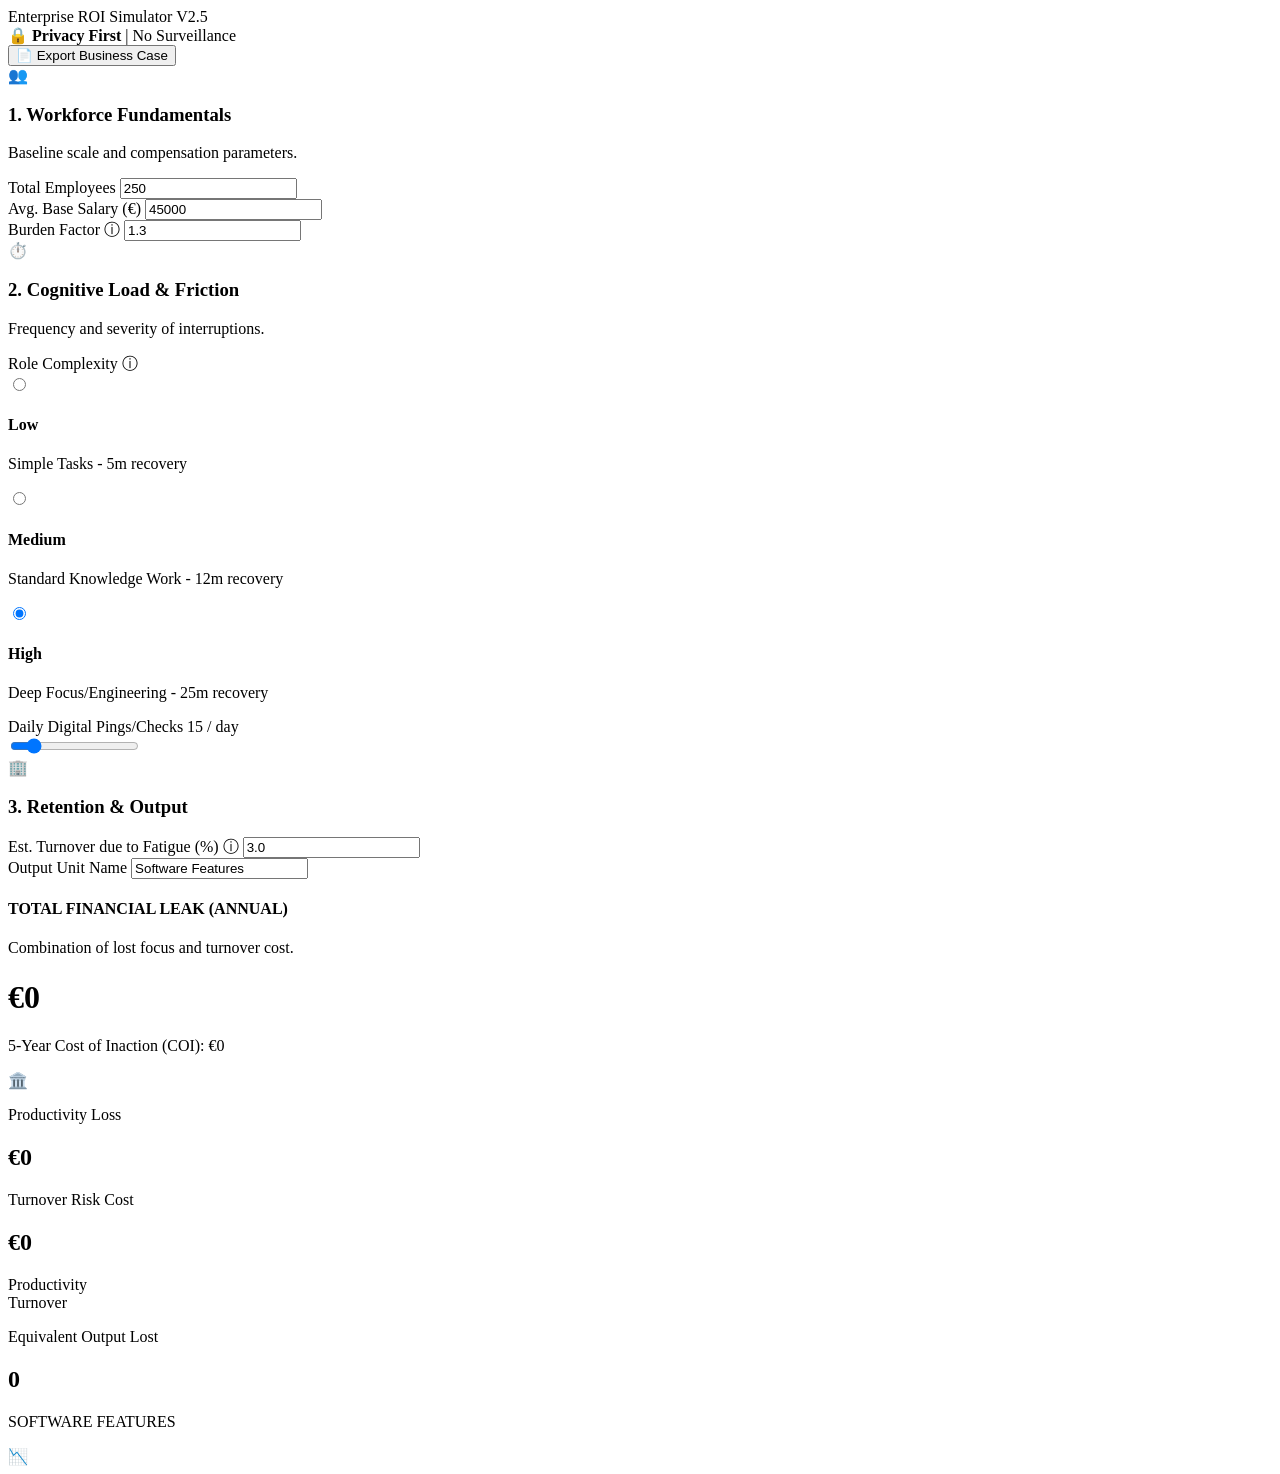
==== index.html @ 1a6843ff "Add files via upload" ====
<!DOCTYPE html>
<html lang="en">
<head>
    <meta charset="UTF-8">
    <meta name="viewport" content="width=device-width, initial-scale=1.0">
    <title>Corporate Digital Friction & ROI Simulator</title>
    <link href="https://fonts.googleapis.com/css2?family=Inter:wght@300;400;500;600;700&display=swap" rel="stylesheet">
    <link rel="stylesheet" href="style.css">
</head>
<body>

    <div class="bg-orbs">
        <div class="orb orb-1"></div>
        <div class="orb orb-2"></div>
    </div>

    <div class="app-wrapper">
        <header class="header-actions no-print">
            <div class="header-title">
                <div class="logo-dots">
                    <span></span><span></span><span></span>
                </div>
                Enterprise ROI Simulator V2.5
            </div>
            <div class="privacy-badge">
                <span class="icon">🔒</span> <strong>Privacy First</strong> | No Surveillance
            </div>
            <button onclick="window.print()" class="export-btn">📄 Export Business Case</button>
        </header>

        <div class="dashboard-container">
            <div class="left-column no-print">
                
                <div class="glass-panel">
                    <div class="panel-header">
                        <span class="icon">👥</span>
                        <div>
                            <h3>1. Workforce Fundamentals</h3>
                            <p>Baseline scale and compensation parameters.</p>
                        </div>
                    </div>
                    
                    <label>Total Employees</label>
                    <input type="number" id="inp-employees" value="250" oninput="calculateAll()">
                    
                    <div class="input-row">
                        <div class="input-half">
                            <label>Avg. Base Salary (€)</label>
                            <input type="number" id="inp-salary" value="45000" oninput="calculateAll()">
                        </div>
                        <div class="input-half">
                            <label>Burden Factor 
                                <span class="tooltip" data-tip="Multiplier including taxes, benefits, and overhead. Standard is 1.2 to 1.4.">ⓘ</span>
                            </label>
                            <input type="number" id="inp-burden" step="0.1" value="1.3" oninput="calculateAll()">
                        </div>
                    </div>
                </div>

                <div class="glass-panel">
                    <div class="panel-header">
                        <span class="icon">⏱️</span>
                        <div>
                            <h3>2. Cognitive Load & Friction</h3>
                            <p>Frequency and severity of interruptions.</p>
                        </div>
                    </div>

                    <label>Role Complexity 
                        <span class="tooltip" data-tip="Based on Gloria Mark's research: time required to regain deep focus after a distraction.">ⓘ</span>
                    </label>
                    <div class="radio-group">
                        <label class="radio-card">
                            <input type="radio" name="complexity" value="5" onchange="calculateAll()">
                            <div class="radio-content">
                                <span class="radio-circle"></span>
                                <div>
                                    <h4>Low</h4>
                                    <p>Simple Tasks - 5m recovery</p>
                                </div>
                            </div>
                        </label>
                        <label class="radio-card">
                            <input type="radio" name="complexity" value="12" onchange="calculateAll()">
                            <div class="radio-content">
                                <span class="radio-circle"></span>
                                <div>
                                    <h4>Medium</h4>
                                    <p>Standard Knowledge Work - 12m recovery</p>
                                </div>
                            </div>
                        </label>
                        <label class="radio-card">
                            <input type="radio" name="complexity" value="25" checked onchange="calculateAll()">
                            <div class="radio-content">
                                <span class="radio-circle"></span>
                                <div>
                                    <h4>High</h4>
                                    <p>Deep Focus/Engineering - 25m recovery</p>
                                </div>
                            </div>
                        </label>
                    </div>

                    <div class="slider-header">
                        <label>Daily Digital Pings/Checks</label>
                        <span class="slider-val"><span id="ping-val">15</span> / day</span>
                    </div>
                    <input type="range" id="inp-pings" class="custom-slider" min="1" max="100" value="15" oninput="updatePingLabel(); calculateAll()">
                </div>

                <div class="glass-panel">
                    <div class="panel-header">
                        <span class="icon">🏢</span>
                        <div>
                            <h3>3. Retention & Output</h3>
                        </div>
                    </div>
                    <div class="input-row">
                        <div class="input-half">
                            <label>Est. Turnover due to Fatigue (%)
                                <span class="tooltip" data-tip="Percentage of workforce expected to quit yearly specifically due to digital burnout.">ⓘ</span>
                            </label>
                            <input type="number" id="inp-turnover" step="0.1" value="3.0" oninput="calculateAll()">
                        </div>
                        <div class="input-half">
                            <label>Output Unit Name</label>
                            <input type="text" id="inp-unit-name" value="Software Features" oninput="calculateAll()">
                        </div>
                    </div>
                </div>
            </div>

            <div class="right-column">
                
                <div class="glass-panel total-card glow-border">
                    <div class="total-content">
                        <h4>TOTAL FINANCIAL LEAK (ANNUAL)</h4>
                        <p>Combination of lost focus and turnover cost.</p>
                        <h1 id="out-total" class="gradient-text">€0</h1>
                        <p class="coi-text">5-Year Cost of Inaction (COI): <span id="out-5year">€0</span></p>
                    </div>
                    <div class="bank-icon">🏛️</div>
                </div>

                <div class="grid-2-cols">
                    <div class="glass-panel stat-card">
                        <p>Productivity Loss</p>
                        <h2 id="out-prod-loss">€0</h2>
                    </div>
                    <div class="glass-panel stat-card">
                        <p>Turnover Risk Cost</p>
                        <h2 id="out-turnover-cost">€0</h2>
                    </div>
                </div>

                <div class="grid-2-cols chart-row">
                    <div class="glass-panel chart-card flex-center">
                        <div class="chart-container">
                            <div class="doughnut" id="doughnut-chart">
                                <div class="inner-circle"></div>
                            </div>
                            <div class="chart-legend">
                                <div><span class="dot red"></span> Productivity</div>
                                <div><span class="dot orange"></span> Turnover</div>
                            </div>
                        </div>
                    </div>

                    <div class="glass-panel bottom-card flex-col-center">
                        <div class="card-inner-content">
                            <p>Equivalent Output Lost</p>
                            <h2 id="out-units" class="text-warning">0</h2>
                            <p class="unit-label" id="display-unit-name">SOFTWARE FEATURES</p>
                        </div>
                        <div class="trend-icon">📉</div>
                    </div>
                </div>

            </div>
        </div>
    </div>

    <script src="script.js"></script>
</body>
</html>
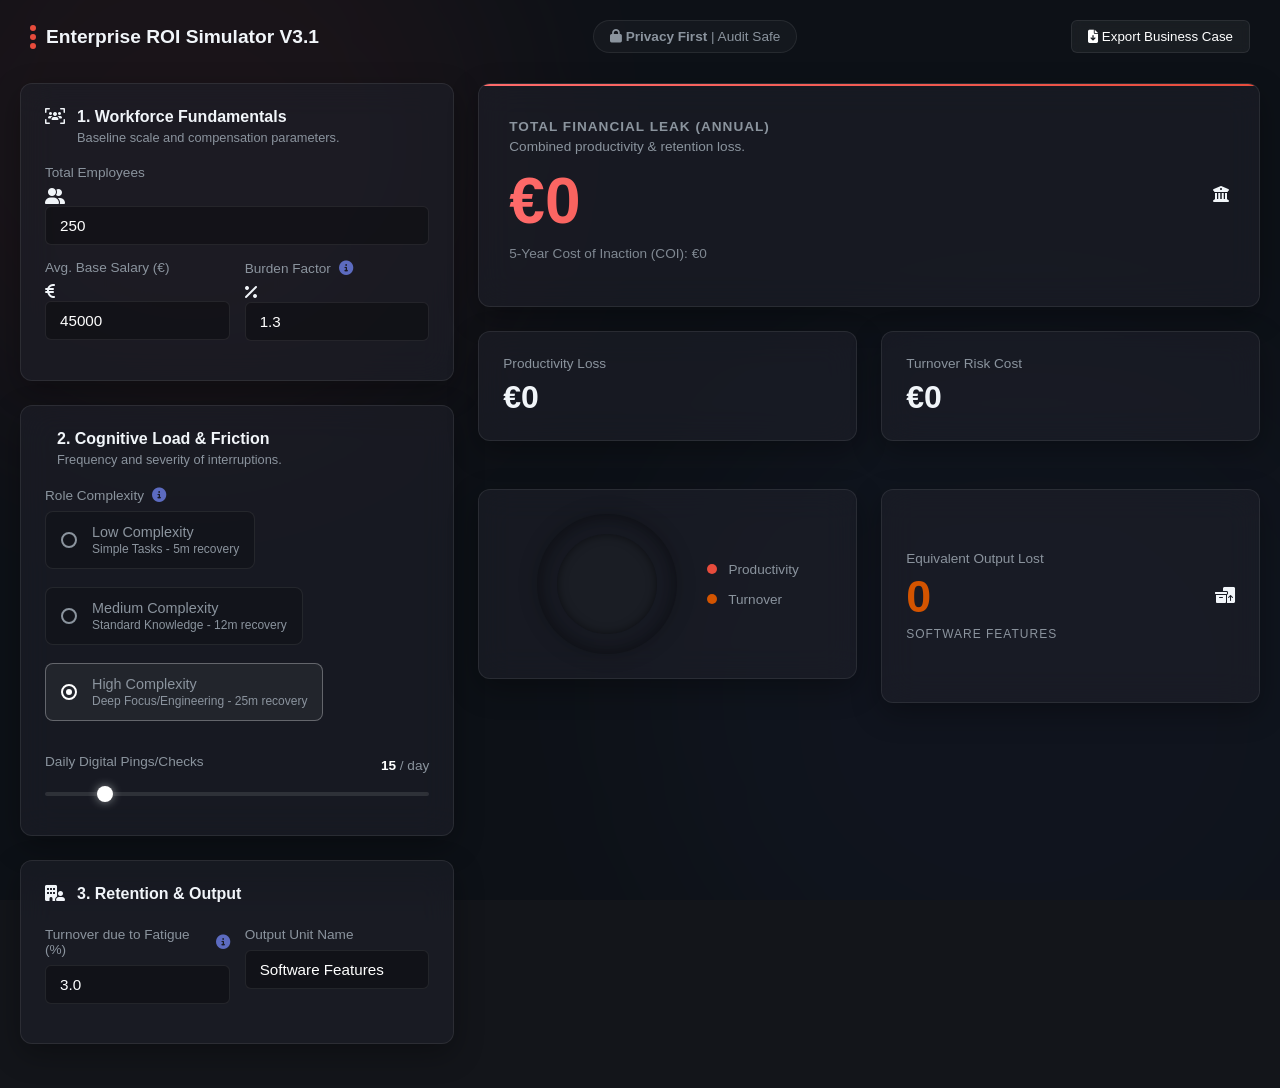
==== commit 503587e9: "Update index.html" ====
--- a/index.html
+++ b/index.html
@@ -3,8 +3,9 @@
 <head>
     <meta charset="UTF-8">
     <meta name="viewport" content="width=device-width, initial-scale=1.0">
-    <title>Corporate Digital Friction & ROI Simulator</title>
+    <title>Enterprise ROI Simulator | Friction & Output</title>
     <link href="https://fonts.googleapis.com/css2?family=Inter:wght@300;400;500;600;700&display=swap" rel="stylesheet">
+    <link rel="stylesheet" href="https://cdnjs.cloudflare.com/ajax/libs/font-awesome/6.5.1/css/all.min.css">
     <link rel="stylesheet" href="style.css">
 </head>
 <body>
@@ -20,12 +21,14 @@
                 <div class="logo-dots">
                     <span></span><span></span><span></span>
                 </div>
-                Enterprise ROI Simulator V2.5
+                Enterprise ROI Simulator V3.1
             </div>
             <div class="privacy-badge">
-                <span class="icon">🔒</span> <strong>Privacy First</strong> | No Surveillance
-            </div>
-            <button onclick="window.print()" class="export-btn">📄 Export Business Case</button>
+                <i class="fas fa-lock"></i> <strong>Privacy First</strong> | Audit Safe
+            </div>
+            <button onclick="window.print()" class="export-btn">
+                <i class="fas fa-file-arrow-down"></i> Export Business Case
+            </button>
         </header>
 
         <div class="dashboard-container">
@@ -33,7 +36,7 @@
                 
                 <div class="glass-panel">
                     <div class="panel-header">
-                        <span class="icon">👥</span>
+                        <i class="fas fa-users-viewfinder panel-icon-main"></i>
                         <div>
                             <h3>1. Workforce Fundamentals</h3>
                             <p>Baseline scale and compensation parameters.</p>
@@ -41,25 +44,36 @@
                     </div>
                     
                     <label>Total Employees</label>
-                    <input type="number" id="inp-employees" value="250" oninput="calculateAll()">
+                    <div class="input-with-icon">
+                        <i class="fas fa-user-group"></i>
+                        <input type="number" id="inp-employees" value="250" oninput="calculateAll()">
+                    </div>
                     
                     <div class="input-row">
                         <div class="input-half">
                             <label>Avg. Base Salary (€)</label>
-                            <input type="number" id="inp-salary" value="45000" oninput="calculateAll()">
+                            <div class="input-with-icon">
+                                <i class="fas fa-euro-sign"></i>
+                                <input type="number" id="inp-salary" value="45000" oninput="calculateAll()">
+                            </div>
                         </div>
                         <div class="input-half">
                             <label>Burden Factor 
-                                <span class="tooltip" data-tip="Multiplier including taxes, benefits, and overhead. Standard is 1.2 to 1.4.">ⓘ</span>
+                                <span class="tooltip" data-tip="Multiplier including taxes, benefits, and overhead. Standard is 1.2 to 1.4.">
+                                    <i class="fas fa-circle-info"></i>
+                                </span>
                             </label>
-                            <input type="number" id="inp-burden" step="0.1" value="1.3" oninput="calculateAll()">
+                            <div class="input-with-icon">
+                                <i class="fas fa-percent"></i>
+                                <input type="number" id="inp-burden" step="0.1" value="1.3" oninput="calculateAll()">
+                            </div>
                         </div>
                     </div>
                 </div>
 
                 <div class="glass-panel">
                     <div class="panel-header">
-                        <span class="icon">⏱️</span>
+                        <i class="fas fa-brain-circuit panel-icon-main"></i>
                         <div>
                             <h3>2. Cognitive Load & Friction</h3>
                             <p>Frequency and severity of interruptions.</p>
@@ -67,7 +81,9 @@
                     </div>
 
                     <label>Role Complexity 
-                        <span class="tooltip" data-tip="Based on Gloria Mark's research: time required to regain deep focus after a distraction.">ⓘ</span>
+                        <span class="tooltip" data-tip="Based on Gloria Mark's research: time required to regain deep focus after a distraction.">
+                            <i class="fas fa-circle-info"></i>
+                        </span>
                     </label>
                     <div class="radio-group">
                         <label class="radio-card">
@@ -75,7 +91,7 @@
                             <div class="radio-content">
                                 <span class="radio-circle"></span>
                                 <div>
-                                    <h4>Low</h4>
+                                    <h4>Low Complexity</h4>
                                     <p>Simple Tasks - 5m recovery</p>
                                 </div>
                             </div>
@@ -85,8 +101,8 @@
                             <div class="radio-content">
                                 <span class="radio-circle"></span>
                                 <div>
-                                    <h4>Medium</h4>
-                                    <p>Standard Knowledge Work - 12m recovery</p>
+                                    <h4>Medium Complexity</h4>
+                                    <p>Standard Knowledge - 12m recovery</p>
                                 </div>
                             </div>
                         </label>
@@ -95,7 +111,7 @@
                             <div class="radio-content">
                                 <span class="radio-circle"></span>
                                 <div>
-                                    <h4>High</h4>
+                                    <h4>High Complexity</h4>
                                     <p>Deep Focus/Engineering - 25m recovery</p>
                                 </div>
                             </div>
@@ -111,15 +127,17 @@
 
                 <div class="glass-panel">
                     <div class="panel-header">
-                        <span class="icon">🏢</span>
+                        <i class="fas fa-building-user panel-icon-main"></i>
                         <div>
                             <h3>3. Retention & Output</h3>
                         </div>
                     </div>
                     <div class="input-row">
                         <div class="input-half">
-                            <label>Est. Turnover due to Fatigue (%)
-                                <span class="tooltip" data-tip="Percentage of workforce expected to quit yearly specifically due to digital burnout.">ⓘ</span>
+                            <label>Turnover due to Fatigue (%)
+                                <span class="tooltip" data-tip="Percentage of workforce expected to quit yearly specifically due to digital burnout.">
+                                    <i class="fas fa-circle-info"></i>
+                                </span>
                             </label>
                             <input type="number" id="inp-turnover" step="0.1" value="3.0" oninput="calculateAll()">
                         </div>
@@ -136,19 +154,21 @@
                 <div class="glass-panel total-card glow-border">
                     <div class="total-content">
                         <h4>TOTAL FINANCIAL LEAK (ANNUAL)</h4>
-                        <p>Combination of lost focus and turnover cost.</p>
+                        <p>Combined productivity & retention loss.</p>
                         <h1 id="out-total" class="gradient-text">€0</h1>
                         <p class="coi-text">5-Year Cost of Inaction (COI): <span id="out-5year">€0</span></p>
                     </div>
-                    <div class="bank-icon">🏛️</div>
+                    <div class="icon-professional-institution">
+                        <i class="fas fa-building-columns"></i>
+                    </div>
                 </div>
 
                 <div class="grid-2-cols">
-                    <div class="glass-panel stat-card">
+                    <div class="glass-panel stat-card border-red">
                         <p>Productivity Loss</p>
                         <h2 id="out-prod-loss">€0</h2>
                     </div>
-                    <div class="glass-panel stat-card">
+                    <div class="glass-panel stat-card border-orange">
                         <p>Turnover Risk Cost</p>
                         <h2 id="out-turnover-cost">€0</h2>
                     </div>
@@ -173,7 +193,9 @@
                             <h2 id="out-units" class="text-warning">0</h2>
                             <p class="unit-label" id="display-unit-name">SOFTWARE FEATURES</p>
                         </div>
-                        <div class="trend-icon">📉</div>
+                        <div class="icon-professional-output">
+                            <i class="fas fa-boxes-packing"></i>
+                        </div>
                     </div>
                 </div>
 
@@ -183,4 +205,4 @@
 
     <script src="script.js"></script>
 </body>
-</html>+</html>
--- a/style.css
+++ b/style.css
@@ -0,0 +1,105 @@
+:root {
+    --bg-base: #13151a;
+    --glass-bg: rgba(30, 33, 43, 0.6);
+    --glass-border: rgba(255, 255, 255, 0.08);
+    --text-main: #f1f5f9;
+    --text-muted: #8b949e;
+    --red-gradient: linear-gradient(90deg, #ff6b6b, #e74c3c);
+    --danger: #e74c3c;
+    --warning: #d35400;
+    --success: #2ecc71;
+    --accent: #5c6bc0;
+}
+
+* { box-sizing: border-box; font-family: 'Inter', sans-serif; margin: 0; padding: 0; }
+body { background-color: var(--bg-base); color: var(--text-main); min-height: 100vh; position: relative; overflow-x: hidden; }
+
+.bg-orbs { position: fixed; top: 0; left: 0; width: 100%; height: 100%; z-index: -1; overflow: hidden; background: #0d1117; }
+.orb { position: absolute; border-radius: 50%; filter: blur(100px); opacity: 0.4; }
+.orb-1 { width: 50vw; height: 50vw; background: rgba(231, 76, 60, 0.15); top: -20%; left: -10%; }
+.orb-2 { width: 60vw; height: 60vw; background: rgba(92, 107, 192, 0.1); bottom: -20%; right: -10%; }
+
+.app-wrapper { max-width: 1300px; margin: 0 auto; padding: 20px; }
+
+.header-actions { display: flex; justify-content: space-between; align-items: center; margin-bottom: 30px; padding: 0 10px; }
+.header-title { display: flex; align-items: center; gap: 10px; font-weight: 600; font-size: 1.2rem; }
+.logo-dots { display: flex; flex-direction: column; gap: 3px; }
+.logo-dots span { width: 6px; height: 6px; background: var(--danger); border-radius: 50%; }
+
+.privacy-badge { background-color: rgba(255,255,255,0.03); color: var(--text-muted); padding: 8px 16px; border-radius: 20px; font-size: 0.85rem; border: 1px solid var(--glass-border); }
+.export-btn { background: rgba(255,255,255,0.05); color: white; border: 1px solid var(--glass-border); padding: 8px 16px; border-radius: 6px; cursor: pointer; backdrop-filter: blur(5px); transition: 0.3s; }
+.export-btn:hover { background: rgba(255,255,255,0.1); }
+
+.dashboard-container { display: grid; grid-template-columns: 1fr 1.8fr; gap: 24px; }
+.glass-panel { background: var(--glass-bg); backdrop-filter: blur(16px); -webkit-backdrop-filter: blur(16px); border: 1px solid var(--glass-border); border-radius: 12px; padding: 24px; margin-bottom: 24px; box-shadow: 0 10px 30px rgba(0,0,0,0.3); }
+
+.tooltip { margin-left: 8px; color: var(--accent); font-size: 0.9rem; cursor: help; position: relative; }
+.tooltip::after { content: attr(data-tip); position: absolute; left: 50%; transform: translateX(-50%); bottom: 130%; background: #1e212b; border: 1px solid var(--glass-border); color: #fff; padding: 8px 12px; border-radius: 6px; font-size: 0.75rem; white-space: normal; width: 220px; text-align: center; opacity: 0; pointer-events: none; transition: opacity 0.2s; z-index: 10; box-shadow: 0 4px 15px rgba(0,0,0,0.5); }
+.tooltip:hover::after { opacity: 1; }
+
+.panel-header { display: flex; align-items: flex-start; gap: 12px; margin-bottom: 20px; }
+.panel-header .icon { font-size: 1.5rem; opacity: 0.8; }
+h3 { font-size: 1rem; font-weight: 600; margin-bottom: 4px; }
+.panel-header p { font-size: 0.8rem; color: var(--text-muted); }
+
+label { display: flex; align-items: center; font-size: 0.85rem; color: var(--text-muted); margin-bottom: 8px; }
+input[type="number"], input[type="text"] { width: 100%; padding: 10px 14px; margin-bottom: 15px; background: rgba(0,0,0,0.3); border: 1px solid var(--glass-border); color: white; border-radius: 6px; font-size: 0.95rem; outline: none; transition: 0.3s; }
+input:focus { border-color: rgba(255, 255, 255, 0.3); }
+
+.input-row { display: flex; gap: 15px; }
+.input-half { flex: 1; }
+
+.radio-group { display: flex; flex-direction: column; gap: 10px; margin-bottom: 25px; }
+.radio-card { cursor: pointer; }
+.radio-card input { display: none; }
+.radio-content { display: flex; align-items: center; gap: 15px; padding: 12px 15px; background: rgba(0,0,0,0.2); border: 1px solid var(--glass-border); border-radius: 8px; transition: 0.2s; }
+.radio-circle { width: 16px; height: 16px; border-radius: 50%; border: 2px solid var(--text-muted); display: block; position: relative; }
+.radio-card input:checked + .radio-content { background: rgba(255,255,255,0.05); border-color: rgba(255,255,255,0.3); }
+.radio-card input:checked + .radio-content .radio-circle { border-color: white; }
+.radio-card input:checked + .radio-content .radio-circle::after { content: ''; position: absolute; top: 3px; left: 3px; width: 6px; height: 6px; background: white; border-radius: 50%; }
+.radio-content h4 { font-size: 0.9rem; font-weight: 500; }
+.radio-content p { font-size: 0.75rem; color: var(--text-muted); margin-top: 2px; }
+
+.slider-header { display: flex; justify-content: space-between; align-items: center; }
+.slider-val { font-size: 0.85rem; color: var(--text-muted); }
+#ping-val { font-weight: bold; color: white; }
+.custom-slider { -webkit-appearance: none; width: 100%; height: 4px; background: rgba(255,255,255,0.1); border-radius: 2px; outline: none; margin: 15px 0; }
+.custom-slider::-webkit-slider-thumb { -webkit-appearance: none; width: 16px; height: 16px; border-radius: 50%; background: white; cursor: pointer; box-shadow: 0 0 10px rgba(255,255,255,0.5); }
+
+.total-card { display: flex; justify-content: space-between; align-items: center; padding: 35px 30px; position: relative; overflow: hidden; }
+.glow-border::before { content: ''; position: absolute; top: 0; left: 0; width: 100%; height: 2px; background: var(--red-gradient); }
+.total-content h4 { font-size: 0.85rem; color: var(--text-muted); letter-spacing: 1px; margin-bottom: 5px; }
+.total-content p { font-size: 0.85rem; color: var(--text-muted); margin-bottom: 10px; }
+.gradient-text { font-size: 4rem; font-weight: 700; background: var(--red-gradient); -webkit-background-clip: text; -webkit-text-fill-color: transparent; }
+.coi-text { color: #ff7675; font-size: 0.9rem; margin-top: 8px !important; font-weight: 500; opacity: 0.9;}
+.bank-icon { font-size: 5rem; opacity: 0.15; position: absolute; right: 20px; top: 20px;}
+
+.grid-2-cols { display: grid; grid-template-columns: 1fr 1fr; gap: 24px; margin-bottom: 24px; }
+.stat-card p { font-size: 0.85rem; color: var(--text-muted); margin-bottom: 8px; }
+.stat-card h2 { font-size: 2rem; font-weight: 600; }
+
+.chart-row { align-items: stretch; margin-bottom: 0; }
+.flex-center { display: flex; justify-content: center; align-items: center; }
+.chart-container { display: flex; align-items: center; gap: 30px; }
+
+.doughnut { width: 140px; height: 140px; border-radius: 50%; background: conic-gradient(var(--danger) calc(var(--pct) * 1%), var(--warning) 0); display: flex; justify-content: center; align-items: center; box-shadow: inset 0 0 20px rgba(0,0,0,0.5), 0 0 20px rgba(0,0,0,0.2); }
+.inner-circle { width: 100px; height: 100px; border-radius: 50%; background-color: #1a1d24; box-shadow: inset 0 0 10px rgba(0,0,0,0.5); }
+.chart-legend { display: flex; flex-direction: column; gap: 15px; font-size: 0.85rem; color: var(--text-muted); }
+.dot { display: inline-block; width: 10px; height: 10px; border-radius: 50%; margin-right: 8px; }
+.dot.red { background: var(--danger); }
+.dot.orange { background: var(--warning); }
+
+.flex-col-center { display: flex; justify-content: space-between; align-items: center; margin-bottom: 0; }
+.text-warning { color: var(--warning); font-size: 2.8rem; font-weight: 700; margin: 5px 0;}
+.card-inner-content p { font-size: 0.85rem; color: var(--text-muted); margin: 0; }
+.unit-label { font-size: 0.75rem !important; text-transform: uppercase; letter-spacing: 1px; margin-top: 5px !important; }
+.trend-icon { font-size: 4rem; opacity: 0.3; }
+
+@media print {
+    body { background: white !important; color: black !important; }
+    .bg-orbs, .no-print { display: none !important; }
+    .dashboard-container { display: block; }
+    .glass-panel { background: white; border: 1px solid #ccc; box-shadow: none; break-inside: avoid; }
+    .gradient-text { background: none; -webkit-text-fill-color: #c0392b; }
+    .inner-circle { background-color: white; }
+}
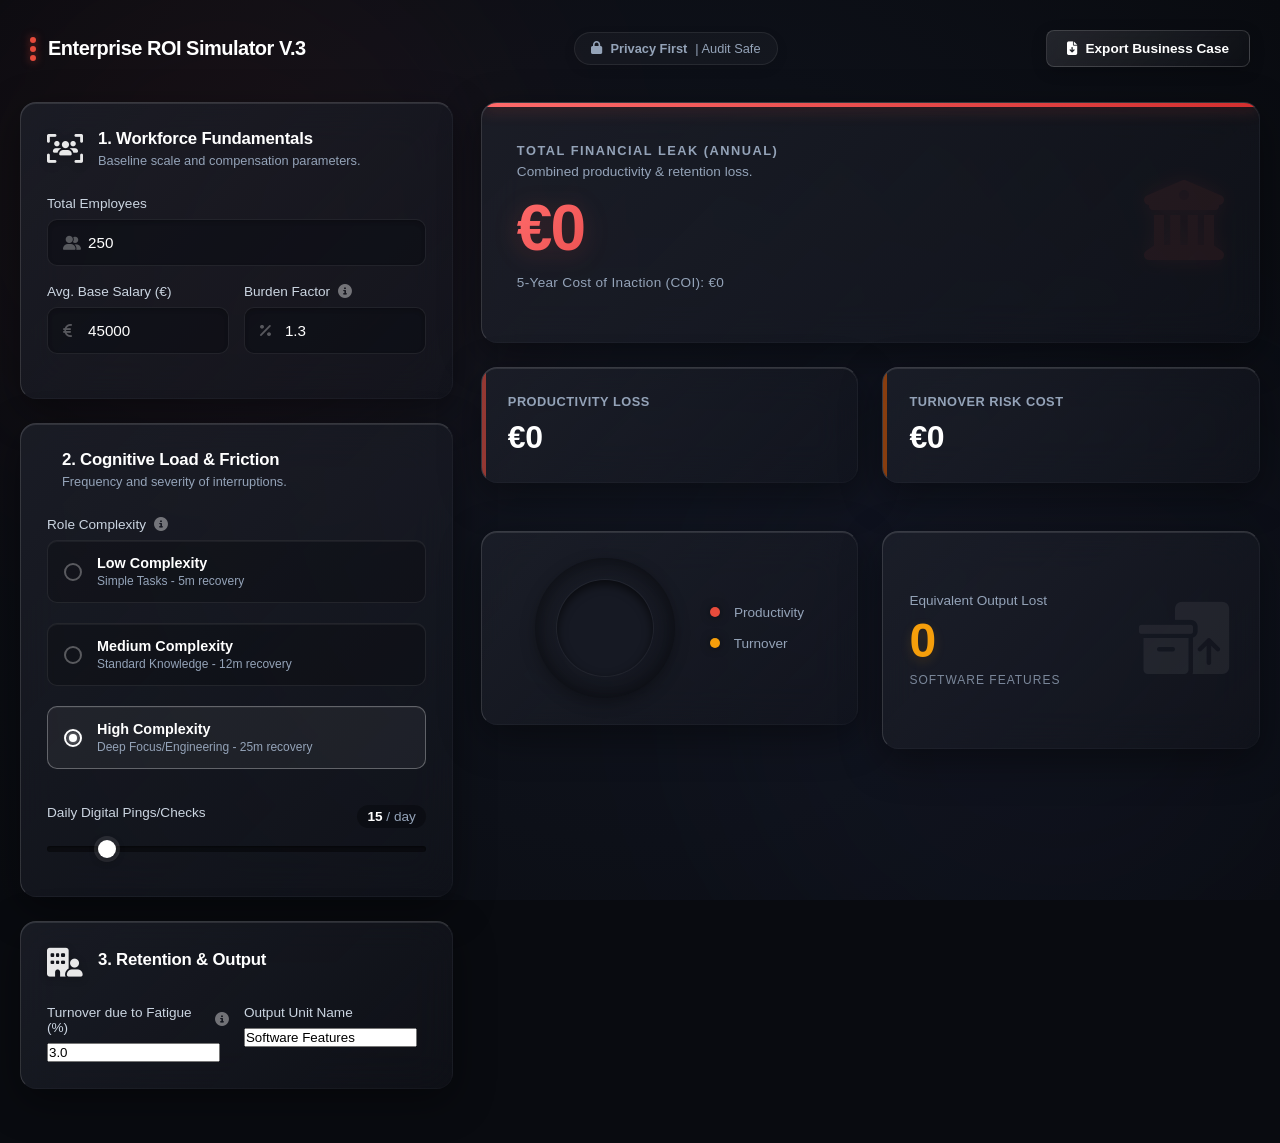
==== commit 3eefa345: "Update index.html" ====
--- a/index.html
+++ b/index.html
@@ -4,24 +4,27 @@
     <meta charset="UTF-8">
     <meta name="viewport" content="width=device-width, initial-scale=1.0">
     <title>Enterprise ROI Simulator | Friction & Output</title>
+    <!-- Fuente Corporativa Inter -->
     <link href="https://fonts.googleapis.com/css2?family=Inter:wght@300;400;500;600;700&display=swap" rel="stylesheet">
+    <!-- Librería de Iconos Profesionales Vectoriales -->
     <link rel="stylesheet" href="https://cdnjs.cloudflare.com/ajax/libs/font-awesome/6.5.1/css/all.min.css">
     <link rel="stylesheet" href="style.css">
 </head>
 <body>
 
+    <!-- Capas de fondo para el efecto de orbes difuminados -->
     <div class="bg-orbs">
         <div class="orb orb-1"></div>
         <div class="orb orb-2"></div>
     </div>
 
-    <div class="app-wrapper">
+    <div class="app-wrapper fade-in">
         <header class="header-actions no-print">
             <div class="header-title">
                 <div class="logo-dots">
                     <span></span><span></span><span></span>
                 </div>
-                Enterprise ROI Simulator V3.1
+                Enterprise ROI Simulator V.3
             </div>
             <div class="privacy-badge">
                 <i class="fas fa-lock"></i> <strong>Privacy First</strong> | Audit Safe
@@ -32,8 +35,10 @@
         </header>
 
         <div class="dashboard-container">
+            <!-- PANEL IZQUIERDO: INPUTS (Oculto al imprimir) -->
             <div class="left-column no-print">
                 
+                <!-- Sección 1: Fundamentos -->
                 <div class="glass-panel">
                     <div class="panel-header">
                         <i class="fas fa-users-viewfinder panel-icon-main"></i>
@@ -71,6 +76,7 @@
                     </div>
                 </div>
 
+                <!-- Sección 2: Carga Cognitiva -->
                 <div class="glass-panel">
                     <div class="panel-header">
                         <i class="fas fa-brain-circuit panel-icon-main"></i>
@@ -125,6 +131,7 @@
                     <input type="range" id="inp-pings" class="custom-slider" min="1" max="100" value="15" oninput="updatePingLabel(); calculateAll()">
                 </div>
 
+                <!-- Sección 3: Retención -->
                 <div class="glass-panel">
                     <div class="panel-header">
                         <i class="fas fa-building-user panel-icon-main"></i>
@@ -149,8 +156,10 @@
                 </div>
             </div>
 
+            <!-- PANEL DERECHO: DASHBOARD DE RESULTADOS -->
             <div class="right-column">
                 
+                <!-- Tarjeta Principal del Gran Total -->
                 <div class="glass-panel total-card glow-border">
                     <div class="total-content">
                         <h4>TOTAL FINANCIAL LEAK (ANNUAL)</h4>
@@ -158,11 +167,13 @@
                         <h1 id="out-total" class="gradient-text">€0</h1>
                         <p class="coi-text">5-Year Cost of Inaction (COI): <span id="out-5year">€0</span></p>
                     </div>
+                    <!-- Icono Vectorial e Institucional del Banco/Tesoro de Fondo -->
                     <div class="icon-professional-institution">
                         <i class="fas fa-building-columns"></i>
                     </div>
                 </div>
 
+                <!-- Desglose de Pérdidas -->
                 <div class="grid-2-cols">
                     <div class="glass-panel stat-card border-red">
                         <p>Productivity Loss</p>
@@ -174,7 +185,9 @@
                     </div>
                 </div>
 
+                <!-- Fila Equilibrada: Gráfica + Unidades Perdidas -->
                 <div class="grid-2-cols chart-row">
+                    <!-- Gráfica de Dona -->
                     <div class="glass-panel chart-card flex-center">
                         <div class="chart-container">
                             <div class="doughnut" id="doughnut-chart">
@@ -187,12 +200,14 @@
                         </div>
                     </div>
 
+                    <!-- Unidades de Negocio Perdidas -->
                     <div class="glass-panel bottom-card flex-col-center">
                         <div class="card-inner-content">
                             <p>Equivalent Output Lost</p>
                             <h2 id="out-units" class="text-warning">0</h2>
                             <p class="unit-label" id="display-unit-name">SOFTWARE FEATURES</p>
                         </div>
+                        <!-- Icono Vectorial de Cajas de Distribución/Entrega -->
                         <div class="icon-professional-output">
                             <i class="fas fa-boxes-packing"></i>
                         </div>
--- a/style.css
+++ b/style.css
@@ -1,100 +1,154 @@
 :root {
-    --bg-base: #13151a;
-    --glass-bg: rgba(30, 33, 43, 0.6);
+    --bg-base: #090b10; /* Fondo un punto más oscuro para mayor contraste */
+    --glass-bg: linear-gradient(135deg, rgba(30, 33, 43, 0.75) 0%, rgba(20, 22, 30, 0.5) 100%);
     --glass-border: rgba(255, 255, 255, 0.08);
-    --text-main: #f1f5f9;
-    --text-muted: #8b949e;
-    --red-gradient: linear-gradient(90deg, #ff6b6b, #e74c3c);
+    --glass-highlight: rgba(255, 255, 255, 0.15);
+    --text-main: #f8fafc;
+    --text-muted: #94a3b8;
+    --red-gradient: linear-gradient(135deg, #ff6b6b, #d32f2f);
     --danger: #e74c3c;
-    --warning: #d35400;
-    --success: #2ecc71;
+    --warning: #f59e0b;
+    --success: #10b981;
     --accent: #5c6bc0;
 }
 
 * { box-sizing: border-box; font-family: 'Inter', sans-serif; margin: 0; padding: 0; }
 body { background-color: var(--bg-base); color: var(--text-main); min-height: 100vh; position: relative; overflow-x: hidden; }
 
-.bg-orbs { position: fixed; top: 0; left: 0; width: 100%; height: 100%; z-index: -1; overflow: hidden; background: #0d1117; }
-.orb { position: absolute; border-radius: 50%; filter: blur(100px); opacity: 0.4; }
-.orb-1 { width: 50vw; height: 50vw; background: rgba(231, 76, 60, 0.15); top: -20%; left: -10%; }
-.orb-2 { width: 60vw; height: 60vw; background: rgba(92, 107, 192, 0.1); bottom: -20%; right: -10%; }
+/* Scrollbar Personalizado (Detalle Premium) */
+::-webkit-scrollbar { width: 8px; }
+::-webkit-scrollbar-track { background: var(--bg-base); }
+::-webkit-scrollbar-thumb { background: rgba(255,255,255,0.2); border-radius: 4px; }
+::-webkit-scrollbar-thumb:hover { background: rgba(255,255,255,0.3); }
 
-.app-wrapper { max-width: 1300px; margin: 0 auto; padding: 20px; }
+/* Animación de Entrada Suave */
+.fade-in { animation: fadeIn 0.8s cubic-bezier(0.16, 1, 0.3, 1) forwards; opacity: 0; transform: translateY(15px); }
+@keyframes fadeIn { to { opacity: 1; transform: translateY(0); } }
 
-.header-actions { display: flex; justify-content: space-between; align-items: center; margin-bottom: 30px; padding: 0 10px; }
-.header-title { display: flex; align-items: center; gap: 10px; font-weight: 600; font-size: 1.2rem; }
+/* Efecto de Luces de Fondo (Orbes) */
+.bg-orbs { position: fixed; top: 0; left: 0; width: 100%; height: 100%; z-index: -1; overflow: hidden; background: radial-gradient(circle at center, #111520 0%, #090b10 100%); }
+.orb { position: absolute; border-radius: 50%; filter: blur(120px); opacity: 0.35; transition: transform 2s ease; }
+.orb-1 { width: 45vw; height: 45vw; background: rgba(231, 76, 60, 0.15); top: -10%; left: -5%; }
+.orb-2 { width: 55vw; height: 55vw; background: rgba(92, 107, 192, 0.12); bottom: -15%; right: -10%; }
+
+.app-wrapper { max-width: 1300px; margin: 0 auto; padding: 30px 20px; }
+
+/* Cabecera */
+.header-actions { display: flex; justify-content: space-between; align-items: center; margin-bottom: 35px; padding: 0 10px; }
+.header-title { display: flex; align-items: center; gap: 12px; font-weight: 700; font-size: 1.25rem; color: #fff; letter-spacing: -0.5px; }
 .logo-dots { display: flex; flex-direction: column; gap: 3px; }
-.logo-dots span { width: 6px; height: 6px; background: var(--danger); border-radius: 50%; }
+.logo-dots span { width: 6px; height: 6px; background: var(--danger); border-radius: 50%; box-shadow: 0 0 8px rgba(231, 76, 60, 0.6); }
 
-.privacy-badge { background-color: rgba(255,255,255,0.03); color: var(--text-muted); padding: 8px 16px; border-radius: 20px; font-size: 0.85rem; border: 1px solid var(--glass-border); }
-.export-btn { background: rgba(255,255,255,0.05); color: white; border: 1px solid var(--glass-border); padding: 8px 16px; border-radius: 6px; cursor: pointer; backdrop-filter: blur(5px); transition: 0.3s; }
-.export-btn:hover { background: rgba(255,255,255,0.1); }
+.privacy-badge { background-color: rgba(255,255,255,0.03); color: var(--text-muted); padding: 8px 16px; border-radius: 20px; font-size: 0.8rem; border: 1px solid var(--glass-border); display: flex; align-items: center; gap: 8px; box-shadow: 0 4px 12px rgba(0,0,0,0.1); }
+.export-btn { background: linear-gradient(135deg, rgba(255,255,255,0.1) 0%, rgba(255,255,255,0.02) 100%); color: white; border: 1px solid var(--glass-highlight); padding: 10px 20px; border-radius: 8px; cursor: pointer; backdrop-filter: blur(5px); transition: all 0.3s ease; font-weight: 600; font-size: 0.85rem; display: flex; align-items: center; gap: 8px; box-shadow: 0 4px 15px rgba(0,0,0,0.2); }
+.export-btn:hover { background: linear-gradient(135deg, rgba(255,255,255,0.15) 0%, rgba(255,255,255,0.05) 100%); transform: translateY(-2px); box-shadow: 0 6px 20px rgba(0,0,0,0.3); }
 
-.dashboard-container { display: grid; grid-template-columns: 1fr 1.8fr; gap: 24px; }
-.glass-panel { background: var(--glass-bg); backdrop-filter: blur(16px); -webkit-backdrop-filter: blur(16px); border: 1px solid var(--glass-border); border-radius: 12px; padding: 24px; margin-bottom: 24px; box-shadow: 0 10px 30px rgba(0,0,0,0.3); }
+/* Distribución de la Pantalla */
+.dashboard-container { display: grid; grid-template-columns: 1fr 1.8fr; gap: 28px; }
 
-.tooltip { margin-left: 8px; color: var(--accent); font-size: 0.9rem; cursor: help; position: relative; }
-.tooltip::after { content: attr(data-tip); position: absolute; left: 50%; transform: translateX(-50%); bottom: 130%; background: #1e212b; border: 1px solid var(--glass-border); color: #fff; padding: 8px 12px; border-radius: 6px; font-size: 0.75rem; white-space: normal; width: 220px; text-align: center; opacity: 0; pointer-events: none; transition: opacity 0.2s; z-index: 10; box-shadow: 0 4px 15px rgba(0,0,0,0.5); }
-.tooltip:hover::after { opacity: 1; }
+/* Paneles de Cristal 3D (Refinados) */
+.glass-panel { 
+    background: var(--glass-bg); 
+    backdrop-filter: blur(20px); 
+    -webkit-backdrop-filter: blur(20px); 
+    border-radius: 16px; 
+    padding: 26px; 
+    margin-bottom: 24px; 
+    border-top: 1px solid var(--glass-highlight);
+    border-left: 1px solid var(--glass-highlight);
+    border-right: 1px solid rgba(255,255,255,0.02);
+    border-bottom: 1px solid rgba(255,255,255,0.02);
+    box-shadow: 0 12px 40px rgba(0, 0, 0, 0.4), inset 0 1px 0 rgba(255,255,255,0.1); 
+    transition: transform 0.3s ease;
+}
 
-.panel-header { display: flex; align-items: flex-start; gap: 12px; margin-bottom: 20px; }
-.panel-header .icon { font-size: 1.5rem; opacity: 0.8; }
-h3 { font-size: 1rem; font-weight: 600; margin-bottom: 4px; }
+/* Tooltips */
+.tooltip { margin-left: 8px; color: rgba(255,255,255,0.4); font-size: 0.85rem; cursor: help; position: relative; transition: color 0.2s;}
+.tooltip::after { content: attr(data-tip); position: absolute; left: 50%; transform: translateX(-50%) translateY(10px); bottom: 140%; background: rgba(15, 17, 26, 0.95); backdrop-filter: blur(10px); border: 1px solid var(--glass-border); color: #fff; padding: 10px 14px; border-radius: 8px; font-size: 0.75rem; white-space: normal; width: 220px; text-align: center; opacity: 0; pointer-events: none; transition: all 0.3s cubic-bezier(0.16, 1, 0.3, 1); z-index: 10; box-shadow: 0 10px 25px rgba(0,0,0,0.5); font-weight: 400;}
+.tooltip:hover::after { opacity: 1; transform: translateX(-50%) translateY(0); }
+.tooltip:hover { color: var(--accent); }
+
+.panel-header { display: flex; align-items: center; gap: 15px; margin-bottom: 28px; }
+.panel-icon-main { font-size: 1.8rem; color: #fff; opacity: 0.9; filter: drop-shadow(0 2px 4px rgba(0,0,0,0.3));}
+h3 { font-size: 1.05rem; font-weight: 600; margin-bottom: 4px; color: #fff; letter-spacing: -0.2px;}
 .panel-header p { font-size: 0.8rem; color: var(--text-muted); }
 
-label { display: flex; align-items: center; font-size: 0.85rem; color: var(--text-muted); margin-bottom: 8px; }
-input[type="number"], input[type="text"] { width: 100%; padding: 10px 14px; margin-bottom: 15px; background: rgba(0,0,0,0.3); border: 1px solid var(--glass-border); color: white; border-radius: 6px; font-size: 0.95rem; outline: none; transition: 0.3s; }
-input:focus { border-color: rgba(255, 255, 255, 0.3); }
+label { display: flex; align-items: center; font-size: 0.85rem; color: #cbd5e1; margin-bottom: 8px; font-weight: 500; }
+
+/* Estilos de Inputs Corporativos Premium */
+.input-with-icon { position: relative; width: 100%; margin-bottom: 18px;}
+.input-with-icon i { position: absolute; left: 16px; top: 50%; transform: translateY(-50%); color: rgba(255,255,255,0.3); font-size: 0.9rem; transition: 0.3s;}
+.input-with-icon input { width: 100%; padding: 14px 14px 14px 40px; background: rgba(12, 14, 20, 0.6); border: 1px solid var(--glass-border); color: white; border-radius: 10px; transition: all 0.3s cubic-bezier(0.16, 1, 0.3, 1); font-size: 0.95rem; margin-bottom: 0; box-shadow: inset 0 2px 4px rgba(0,0,0,0.2);}
+.input-with-icon input:focus { outline: none; border-color: rgba(92, 107, 192, 0.6); background: rgba(12, 14, 20, 0.8); box-shadow: inset 0 2px 4px rgba(0,0,0,0.2), 0 0 0 3px rgba(92, 107, 192, 0.15);}
+.input-with-icon input:focus + i { color: #fff; opacity: 1;}
 
 .input-row { display: flex; gap: 15px; }
 .input-half { flex: 1; }
 
-.radio-group { display: flex; flex-direction: column; gap: 10px; margin-bottom: 25px; }
-.radio-card { cursor: pointer; }
+/* Tarjetas de Selección de Complejidad (Con Hover 3D) */
+.radio-group { display: flex; flex-direction: column; gap: 12px; margin-bottom: 28px; }
+.radio-card { cursor: pointer; display: block; }
 .radio-card input { display: none; }
-.radio-content { display: flex; align-items: center; gap: 15px; padding: 12px 15px; background: rgba(0,0,0,0.2); border: 1px solid var(--glass-border); border-radius: 8px; transition: 0.2s; }
-.radio-circle { width: 16px; height: 16px; border-radius: 50%; border: 2px solid var(--text-muted); display: block; position: relative; }
+.radio-content { display: flex; align-items: center; gap: 15px; padding: 14px 16px; background: rgba(0,0,0,0.2); border: 1px solid var(--glass-border); border-radius: 10px; transition: all 0.3s cubic-bezier(0.16, 1, 0.3, 1); box-shadow: inset 0 1px 0 rgba(255,255,255,0.05); }
+.radio-card:hover .radio-content { transform: translateY(-2px); background: rgba(255,255,255,0.03); box-shadow: 0 4px 12px rgba(0,0,0,0.2), inset 0 1px 0 rgba(255,255,255,0.05); }
+.radio-circle { width: 18px; height: 18px; border-radius: 50%; border: 2px solid rgba(255,255,255,0.3); display: block; position: relative; transition: all 0.2s;}
 .radio-card input:checked + .radio-content { background: rgba(255,255,255,0.05); border-color: rgba(255,255,255,0.3); }
-.radio-card input:checked + .radio-content .radio-circle { border-color: white; }
-.radio-card input:checked + .radio-content .radio-circle::after { content: ''; position: absolute; top: 3px; left: 3px; width: 6px; height: 6px; background: white; border-radius: 50%; }
-.radio-content h4 { font-size: 0.9rem; font-weight: 500; }
-.radio-content p { font-size: 0.75rem; color: var(--text-muted); margin-top: 2px; }
+.radio-card input:checked + .radio-content .radio-circle { border-color: #fff; }
+.radio-card input:checked + .radio-content .radio-circle::after { content: ''; position: absolute; top: 3px; left: 3px; width: 8px; height: 8px; background: #fff; border-radius: 50%; box-shadow: 0 0 6px rgba(255,255,255,0.8);}
+.radio-content h4 { font-size: 0.9rem; font-weight: 600; color: #fff;}
+.radio-content p { font-size: 0.75rem; color: var(--text-muted); margin-top: 3px; }
 
+/* Slider Deslizante */
 .slider-header { display: flex; justify-content: space-between; align-items: center; }
-.slider-val { font-size: 0.85rem; color: var(--text-muted); }
+.slider-val { font-size: 0.85rem; color: var(--text-muted); background: rgba(0,0,0,0.3); padding: 4px 10px; border-radius: 20px;}
 #ping-val { font-weight: bold; color: white; }
-.custom-slider { -webkit-appearance: none; width: 100%; height: 4px; background: rgba(255,255,255,0.1); border-radius: 2px; outline: none; margin: 15px 0; }
-.custom-slider::-webkit-slider-thumb { -webkit-appearance: none; width: 16px; height: 16px; border-radius: 50%; background: white; cursor: pointer; box-shadow: 0 0 10px rgba(255,255,255,0.5); }
+.custom-slider { -webkit-appearance: none; width: 100%; height: 6px; background: rgba(0,0,0,0.4); border-radius: 3px; outline: none; margin: 18px 0; box-shadow: inset 0 1px 3px rgba(0,0,0,0.5);}
+.custom-slider::-webkit-slider-thumb { -webkit-appearance: none; width: 18px; height: 18px; border-radius: 50%; background: #fff; cursor: pointer; box-shadow: 0 2px 8px rgba(0,0,0,0.4), 0 0 0 4px rgba(255,255,255,0.1); transition: transform 0.2s; }
+.custom-slider::-webkit-slider-thumb:hover { transform: scale(1.1); }
 
-.total-card { display: flex; justify-content: space-between; align-items: center; padding: 35px 30px; position: relative; overflow: hidden; }
-.glow-border::before { content: ''; position: absolute; top: 0; left: 0; width: 100%; height: 2px; background: var(--red-gradient); }
-.total-content h4 { font-size: 0.85rem; color: var(--text-muted); letter-spacing: 1px; margin-bottom: 5px; }
-.total-content p { font-size: 0.85rem; color: var(--text-muted); margin-bottom: 10px; }
-.gradient-text { font-size: 4rem; font-weight: 700; background: var(--red-gradient); -webkit-background-clip: text; -webkit-text-fill-color: transparent; }
-.coi-text { color: #ff7675; font-size: 0.9rem; margin-top: 8px !important; font-weight: 500; opacity: 0.9;}
-.bank-icon { font-size: 5rem; opacity: 0.15; position: absolute; right: 20px; top: 20px;}
+/* Tarjeta de Gran Total Financiero */
+.total-card { display: flex; justify-content: space-between; align-items: center; padding: 40px 35px; position: relative; overflow: hidden; }
+.glow-border::before { content: ''; position: absolute; top: 0; left: 0; width: 100%; height: 4px; background: var(--red-gradient); border-radius: 16px 16px 0 0; box-shadow: 0 2px 15px rgba(231, 76, 60, 0.4);}
+.total-content h4 { font-size: 0.8rem; color: var(--text-muted); letter-spacing: 1.5px; margin-bottom: 6px; font-weight: 700; text-transform: uppercase;}
+.total-content p { font-size: 0.85rem; color: var(--text-muted); margin-bottom: 12px; }
+.gradient-text { font-size: 4rem; font-weight: 700; background: var(--red-gradient); -webkit-background-clip: text; -webkit-text-fill-color: transparent; letter-spacing: -2px; filter: drop-shadow(0 4px 12px rgba(231, 76, 60, 0.2));}
+.coi-text { color: #ff8a8a; font-size: 0.95rem; margin-top: 10px !important; font-weight: 500; letter-spacing: 0.3px;}
 
+/* Icono Profesional Vectorial de Institución en el fondo */
+.icon-professional-institution { font-size: 5rem; position: absolute; right: 35px; top: 50%; transform: translateY(-50%); color: var(--danger); opacity: 0.08; filter: drop-shadow(0 0 10px var(--danger)); transition: opacity 0.3s;}
+.total-card:hover .icon-professional-institution { opacity: 0.12; }
+
+/* Bloques de Desglose */
 .grid-2-cols { display: grid; grid-template-columns: 1fr 1fr; gap: 24px; margin-bottom: 24px; }
-.stat-card p { font-size: 0.85rem; color: var(--text-muted); margin-bottom: 8px; }
-.stat-card h2 { font-size: 2rem; font-weight: 600; }
+.stat-card { position: relative; overflow: hidden; }
+.stat-card p { font-size: 0.8rem; color: var(--text-muted); margin-bottom: 10px; text-transform: uppercase; letter-spacing: 0.5px; font-weight: 600;}
+.stat-card h2 { font-size: 2rem; font-weight: 700; color: #fff; letter-spacing: -0.5px;}
+.border-red::before { content:''; position:absolute; left:0; top:0; height:100%; width:4px; background: rgba(231, 76, 60, 0.6); border-radius: 16px 0 0 16px;}
+.border-orange::before { content:''; position:absolute; left:0; top:0; height:100%; width:4px; background: rgba(211, 84, 0, 0.6); border-radius: 16px 0 0 16px;}
 
+/* Fila de Gráfico e Impacto de Output */
 .chart-row { align-items: stretch; margin-bottom: 0; }
 .flex-center { display: flex; justify-content: center; align-items: center; }
-.chart-container { display: flex; align-items: center; gap: 30px; }
+.chart-container { display: flex; align-items: center; gap: 35px; }
 
-.doughnut { width: 140px; height: 140px; border-radius: 50%; background: conic-gradient(var(--danger) calc(var(--pct) * 1%), var(--warning) 0); display: flex; justify-content: center; align-items: center; box-shadow: inset 0 0 20px rgba(0,0,0,0.5), 0 0 20px rgba(0,0,0,0.2); }
-.inner-circle { width: 100px; height: 100px; border-radius: 50%; background-color: #1a1d24; box-shadow: inset 0 0 10px rgba(0,0,0,0.5); }
-.chart-legend { display: flex; flex-direction: column; gap: 15px; font-size: 0.85rem; color: var(--text-muted); }
-.dot { display: inline-block; width: 10px; height: 10px; border-radius: 50%; margin-right: 8px; }
+/* Gráfico de Dona Vectorial por CSS */
+.doughnut { width: 140px; height: 140px; border-radius: 50%; background: conic-gradient(var(--danger) calc(var(--pct) * 1%), var(--warning) 0); display: flex; justify-content: center; align-items: center; box-shadow: inset 0 0 25px rgba(0,0,0,0.6), 0 5px 15px rgba(0,0,0,0.3); transition: background 0.5s cubic-bezier(0.16, 1, 0.3, 1); }
+.inner-circle { width: 96px; height: 96px; border-radius: 50%; background-color: #161923; box-shadow: inset 0 4px 10px rgba(0,0,0,0.6), 0 0 0 1px rgba(255,255,255,0.05); }
+.chart-legend { display: flex; flex-direction: column; gap: 16px; font-size: 0.85rem; color: var(--text-muted); font-weight: 500;}
+.dot { display: inline-block; width: 10px; height: 10px; border-radius: 50%; margin-right: 10px; box-shadow: 0 0 8px rgba(0,0,0,0.5);}
 .dot.red { background: var(--danger); }
 .dot.orange { background: var(--warning); }
 
-.flex-col-center { display: flex; justify-content: space-between; align-items: center; margin-bottom: 0; }
-.text-warning { color: var(--warning); font-size: 2.8rem; font-weight: 700; margin: 5px 0;}
-.card-inner-content p { font-size: 0.85rem; color: var(--text-muted); margin: 0; }
-.unit-label { font-size: 0.75rem !important; text-transform: uppercase; letter-spacing: 1px; margin-top: 5px !important; }
-.trend-icon { font-size: 4rem; opacity: 0.3; }
+/* Bloque de Unidades Perdidas */
+.flex-col-center { display: flex; justify-content: space-between; align-items: center; margin-bottom: 0; position: relative; }
+.text-warning { color: var(--warning); font-size: 3rem; font-weight: 700; margin: 5px 0; letter-spacing: -1px; text-shadow: 0 4px 12px rgba(245, 158, 11, 0.15);}
+.card-inner-content p { font-size: 0.85rem; color: var(--text-muted); margin: 0; font-weight: 500;}
+.unit-label { font-size: 0.75rem !important; text-transform: uppercase; letter-spacing: 1px; margin-top: 5px !important; opacity: 0.8;}
 
+/* Icono Profesional Vectorial de Logística/Cajas */
+.icon-professional-output { font-size: 4.5rem; opacity: 0.06; position: absolute; right: 30px; top: 50%; transform: translateY(-50%); color: #fff;}
+
+/* Reglas Estrictas de Impresión Limpia */
 @media print {
     body { background: white !important; color: black !important; }
     .bg-orbs, .no-print { display: none !important; }
@@ -102,4 +156,7 @@
     .glass-panel { background: white; border: 1px solid #ccc; box-shadow: none; break-inside: avoid; }
     .gradient-text { background: none; -webkit-text-fill-color: #c0392b; }
     .inner-circle { background-color: white; }
+    input { color: black !important; }
+    .border-red::before, .border-orange::before { display: none; }
+    .fas { color: black !important; opacity: 1 !important;}
 }
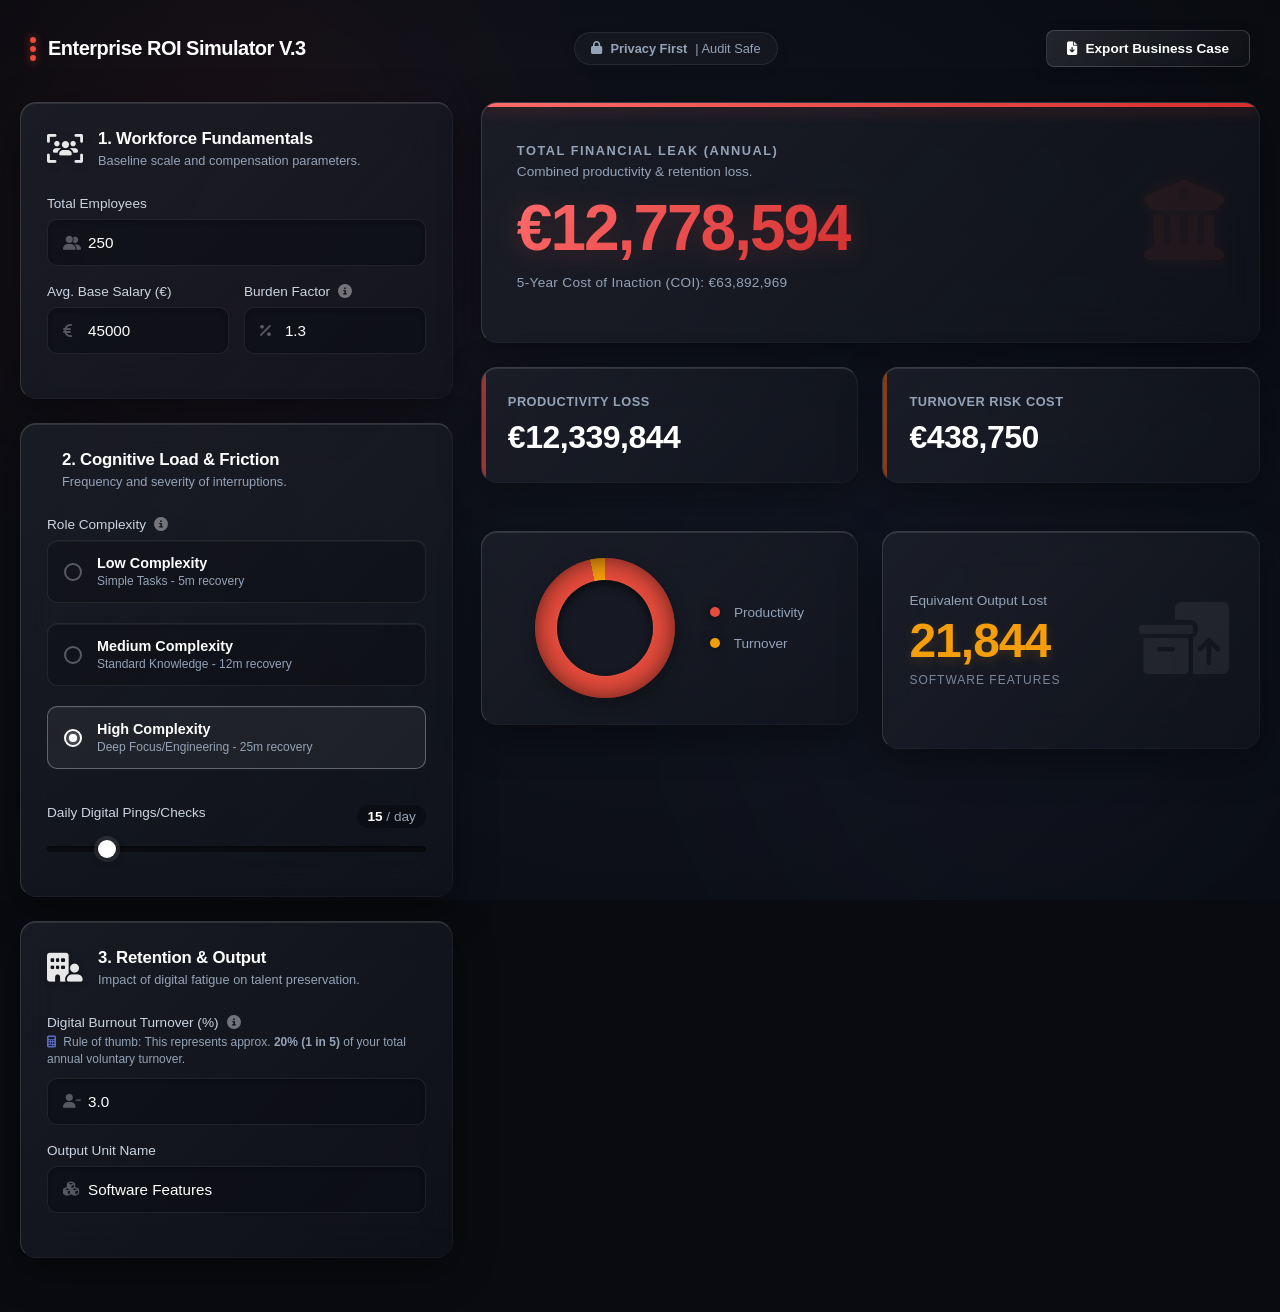
==== commit 39b3b188: "Update index.html" ====
--- a/index.html
+++ b/index.html
@@ -4,15 +4,12 @@
     <meta charset="UTF-8">
     <meta name="viewport" content="width=device-width, initial-scale=1.0">
     <title>Enterprise ROI Simulator | Friction & Output</title>
-    <!-- Fuente Corporativa Inter -->
     <link href="https://fonts.googleapis.com/css2?family=Inter:wght@300;400;500;600;700&display=swap" rel="stylesheet">
-    <!-- Librería de Iconos Profesionales Vectoriales -->
     <link rel="stylesheet" href="https://cdnjs.cloudflare.com/ajax/libs/font-awesome/6.5.1/css/all.min.css">
     <link rel="stylesheet" href="style.css">
 </head>
 <body>
 
-    <!-- Capas de fondo para el efecto de orbes difuminados -->
     <div class="bg-orbs">
         <div class="orb orb-1"></div>
         <div class="orb orb-2"></div>
@@ -35,10 +32,8 @@
         </header>
 
         <div class="dashboard-container">
-            <!-- PANEL IZQUIERDO: INPUTS (Oculto al imprimir) -->
             <div class="left-column no-print">
                 
-                <!-- Sección 1: Fundamentos -->
                 <div class="glass-panel">
                     <div class="panel-header">
                         <i class="fas fa-users-viewfinder panel-icon-main"></i>
@@ -76,7 +71,6 @@
                     </div>
                 </div>
 
-                <!-- Sección 2: Carga Cognitiva -->
                 <div class="glass-panel">
                     <div class="panel-header">
                         <i class="fas fa-brain-circuit panel-icon-main"></i>
@@ -131,35 +125,43 @@
                     <input type="range" id="inp-pings" class="custom-slider" min="1" max="100" value="15" oninput="updatePingLabel(); calculateAll()">
                 </div>
 
-                <!-- Sección 3: Retención -->
                 <div class="glass-panel">
                     <div class="panel-header">
                         <i class="fas fa-building-user panel-icon-main"></i>
                         <div>
                             <h3>3. Retention & Output</h3>
-                        </div>
-                    </div>
-                    <div class="input-row">
-                        <div class="input-half">
-                            <label>Turnover due to Fatigue (%)
-                                <span class="tooltip" data-tip="Percentage of workforce expected to quit yearly specifically due to digital burnout.">
+                            <p>Impact of digital fatigue on talent preservation.</p>
+                        </div>
+                    </div>
+                    <div class="input-row" style="display: block;">
+                        <div style="margin-bottom: 18px;">
+                            <label style="margin-bottom: 4px;">Digital Burnout Turnover (%)
+                                <span class="tooltip" data-tip="The percentage of your total workforce lost annually specifically due to digital fatigue and hyper-connection.">
                                     <i class="fas fa-circle-info"></i>
                                 </span>
                             </label>
-                            <input type="number" id="inp-turnover" step="0.1" value="3.0" oninput="calculateAll()">
-                        </div>
-                        <div class="input-half">
+                            <p style="font-size: 0.75rem; color: var(--text-muted); margin-bottom: 10px; line-height: 1.4;">
+                                <i class="fas fa-calculator" style="color: var(--accent); font-size: 0.75rem; margin-right: 4px;"></i> 
+                                Rule of thumb: This represents approx. <strong>20% (1 in 5)</strong> of your total annual voluntary turnover.
+                            </p>
+                            <div class="input-with-icon">
+                                <i class="fas fa-user-minus"></i>
+                                <input type="number" id="inp-turnover" step="0.1" value="3.0" oninput="calculateAll()">
+                            </div>
+                        </div>
+                        <div>
                             <label>Output Unit Name</label>
-                            <input type="text" id="inp-unit-name" value="Software Features" oninput="calculateAll()">
-                        </div>
-                    </div>
-                </div>
-            </div>
-
-            <!-- PANEL DERECHO: DASHBOARD DE RESULTADOS -->
+                            <div class="input-with-icon">
+                                <i class="fas fa-cubes"></i>
+                                <input type="text" id="inp-unit-name" value="Software Features" oninput="calculateAll()">
+                            </div>
+                        </div>
+                    </div>
+                </div>
+            </div>
+
             <div class="right-column">
                 
-                <!-- Tarjeta Principal del Gran Total -->
                 <div class="glass-panel total-card glow-border">
                     <div class="total-content">
                         <h4>TOTAL FINANCIAL LEAK (ANNUAL)</h4>
@@ -167,13 +169,11 @@
                         <h1 id="out-total" class="gradient-text">€0</h1>
                         <p class="coi-text">5-Year Cost of Inaction (COI): <span id="out-5year">€0</span></p>
                     </div>
-                    <!-- Icono Vectorial e Institucional del Banco/Tesoro de Fondo -->
                     <div class="icon-professional-institution">
                         <i class="fas fa-building-columns"></i>
                     </div>
                 </div>
 
-                <!-- Desglose de Pérdidas -->
                 <div class="grid-2-cols">
                     <div class="glass-panel stat-card border-red">
                         <p>Productivity Loss</p>
@@ -185,9 +185,7 @@
                     </div>
                 </div>
 
-                <!-- Fila Equilibrada: Gráfica + Unidades Perdidas -->
                 <div class="grid-2-cols chart-row">
-                    <!-- Gráfica de Dona -->
                     <div class="glass-panel chart-card flex-center">
                         <div class="chart-container">
                             <div class="doughnut" id="doughnut-chart">
@@ -200,14 +198,12 @@
                         </div>
                     </div>
 
-                    <!-- Unidades de Negocio Perdidas -->
                     <div class="glass-panel bottom-card flex-col-center">
                         <div class="card-inner-content">
                             <p>Equivalent Output Lost</p>
                             <h2 id="out-units" class="text-warning">0</h2>
                             <p class="unit-label" id="display-unit-name">SOFTWARE FEATURES</p>
                         </div>
-                        <!-- Icono Vectorial de Cajas de Distribución/Entrega -->
                         <div class="icon-professional-output">
                             <i class="fas fa-boxes-packing"></i>
                         </div>
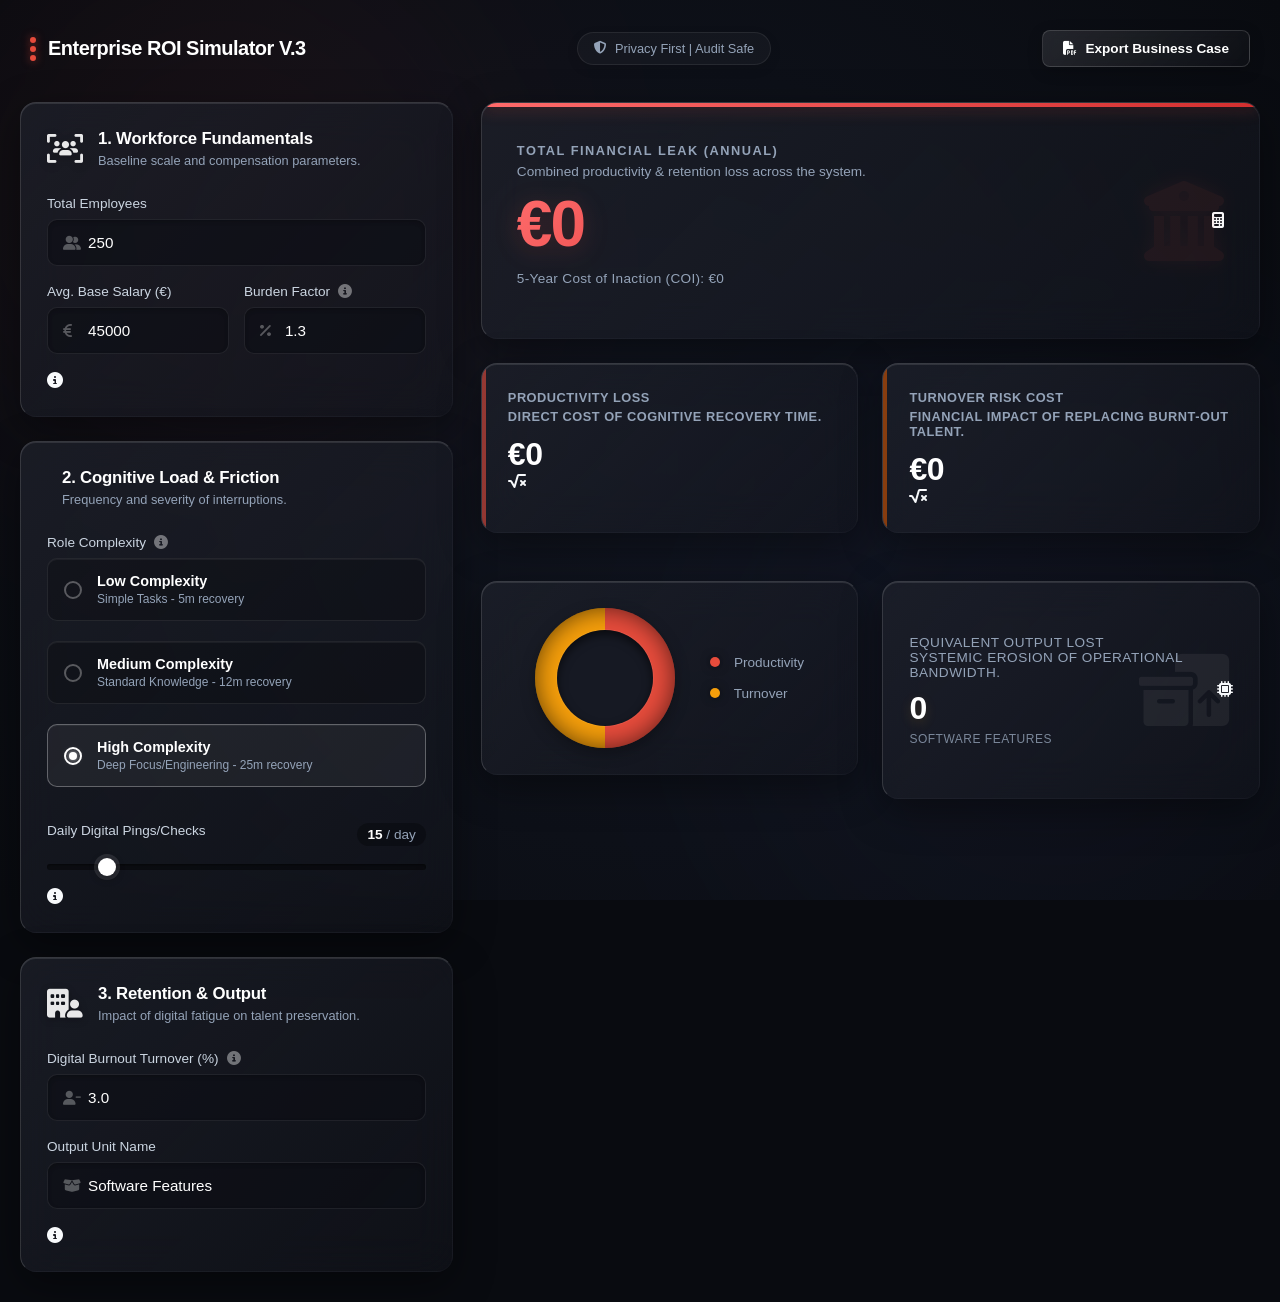
==== commit ef3ea8e0: "Update index.html" ====
--- a/index.html
+++ b/index.html
@@ -3,91 +3,80 @@
 <head>
     <meta charset="UTF-8">
     <meta name="viewport" content="width=device-width, initial-scale=1.0">
-    <title>Enterprise ROI Simulator | Friction & Output</title>
+    <title>Enterprise ROI Simulator</title>
     <link href="https://fonts.googleapis.com/css2?family=Inter:wght@300;400;500;600;700&display=swap" rel="stylesheet">
     <link rel="stylesheet" href="https://cdnjs.cloudflare.com/ajax/libs/font-awesome/6.5.1/css/all.min.css">
     <link rel="stylesheet" href="style.css">
 </head>
 <body>
-
-    <div class="bg-orbs">
+    <div class="bg-orbs no-print">
         <div class="orb orb-1"></div>
         <div class="orb orb-2"></div>
     </div>
 
     <div class="app-wrapper fade-in">
-        <header class="header-actions no-print">
+        <div class="header-actions no-print">
             <div class="header-title">
-                <div class="logo-dots">
-                    <span></span><span></span><span></span>
-                </div>
+                <div class="logo-dots"><span></span><span></span><span></span></div>
                 Enterprise ROI Simulator V.3
             </div>
-            <div class="privacy-badge">
-                <i class="fas fa-lock"></i> <strong>Privacy First</strong> | Audit Safe
-            </div>
-            <button onclick="window.print()" class="export-btn">
-                <i class="fas fa-file-arrow-down"></i> Export Business Case
-            </button>
-        </header>
+            <div class="privacy-badge"><i class="fas fa-shield-halved"></i> Privacy First | Audit Safe</div>
+            <button class="export-btn" onclick="exportPDF()"><i class="fas fa-file-pdf"></i> Export Business Case</button>
+        </div>
 
         <div class="dashboard-container">
-            <div class="left-column no-print">
+            <!-- COLUMNA IZQUIERDA: INPUTS -->
+            <div class="left-column">
                 
+                <!-- Panel 1: Workforce -->
                 <div class="glass-panel">
                     <div class="panel-header">
                         <i class="fas fa-users-viewfinder panel-icon-main"></i>
                         <div>
                             <h3>1. Workforce Fundamentals</h3>
-                            <p>Baseline scale and compensation parameters.</p>
+                            <p class="card-subtitle">Baseline scale and compensation parameters.</p>
                         </div>
                     </div>
                     
                     <label>Total Employees</label>
                     <div class="input-with-icon">
                         <i class="fas fa-user-group"></i>
-                        <input type="number" id="inp-employees" value="250" oninput="calculateAll()">
-                    </div>
-                    
+                        <input type="number" id="employees" value="250" min="1">
+                    </div>
+
                     <div class="input-row">
                         <div class="input-half">
                             <label>Avg. Base Salary (€)</label>
                             <div class="input-with-icon">
                                 <i class="fas fa-euro-sign"></i>
-                                <input type="number" id="inp-salary" value="45000" oninput="calculateAll()">
+                                <input type="number" id="salary" value="45000" min="0">
                             </div>
                         </div>
                         <div class="input-half">
-                            <label>Burden Factor 
-                                <span class="tooltip" data-tip="Multiplier including taxes, benefits, and overhead. Standard is 1.2 to 1.4.">
-                                    <i class="fas fa-circle-info"></i>
-                                </span>
-                            </label>
+                            <label>Burden Factor <i class="fas fa-circle-info tooltip" data-tip="Includes taxes, benefits & overhead (usually 1.2 - 1.4)"></i></label>
                             <div class="input-with-icon">
                                 <i class="fas fa-percent"></i>
-                                <input type="number" id="inp-burden" step="0.1" value="1.3" oninput="calculateAll()">
-                            </div>
-                        </div>
-                    </div>
-                </div>
-
+                                <input type="number" id="burden" value="1.3" step="0.1" min="1">
+                            </div>
+                        </div>
+                    </div>
+                    <div class="math-tooltip" data-math="[Eq. 01] Base Salary × Burden Factor = Fully Burdened&#xa;[Eq. 02] Fully Burdened / 105,600 = Cost per Min"><i class="fas fa-info-circle"></i></div>
+                </div>
+
+                <!-- Panel 2: Cognitive Load -->
                 <div class="glass-panel">
                     <div class="panel-header">
                         <i class="fas fa-brain-circuit panel-icon-main"></i>
                         <div>
                             <h3>2. Cognitive Load & Friction</h3>
-                            <p>Frequency and severity of interruptions.</p>
-                        </div>
-                    </div>
-
-                    <label>Role Complexity 
-                        <span class="tooltip" data-tip="Based on Gloria Mark's research: time required to regain deep focus after a distraction.">
-                            <i class="fas fa-circle-info"></i>
-                        </span>
-                    </label>
+                            <p class="card-subtitle">Frequency and severity of interruptions.</p>
+                        </div>
+                    </div>
+
+                    <label>Role Complexity <i class="fas fa-circle-info tooltip" data-tip="Time required to recover 'Flow State' after a distraction."></i></label>
                     <div class="radio-group">
                         <label class="radio-card">
-                            <input type="radio" name="complexity" value="5" onchange="calculateAll()">
+                            <input type="radio" name="complexity" value="5">
                             <div class="radio-content">
                                 <span class="radio-circle"></span>
                                 <div>
@@ -97,7 +86,7 @@
                             </div>
                         </label>
                         <label class="radio-card">
-                            <input type="radio" name="complexity" value="12" onchange="calculateAll()">
+                            <input type="radio" name="complexity" value="12">
                             <div class="radio-content">
                                 <span class="radio-circle"></span>
                                 <div>
@@ -107,7 +96,7 @@
                             </div>
                         </label>
                         <label class="radio-card">
-                            <input type="radio" name="complexity" value="25" checked onchange="calculateAll()">
+                            <input type="radio" name="complexity" value="25" checked>
                             <div class="radio-content">
                                 <span class="radio-circle"></span>
                                 <div>
@@ -122,73 +111,73 @@
                         <label>Daily Digital Pings/Checks</label>
                         <span class="slider-val"><span id="ping-val">15</span> / day</span>
                     </div>
-                    <input type="range" id="inp-pings" class="custom-slider" min="1" max="100" value="15" oninput="updatePingLabel(); calculateAll()">
-                </div>
-
-                <div class="glass-panel">
+                    <input type="range" id="pings" class="custom-slider" min="1" max="100" value="15">
+                    <div class="math-tooltip" data-math="[Eq. 03] Mins Lost = 2m (Read) + Recovery Penalty (5-25m)&#xa;*Based on Dr. Gloria Mark's cognitive hangover research."><i class="fas fa-info-circle"></i></div>
+                </div>
+
+                <!-- Panel 3: Retention -->
+                <div class="glass-panel" style="margin-bottom: 0;">
                     <div class="panel-header">
                         <i class="fas fa-building-user panel-icon-main"></i>
                         <div>
                             <h3>3. Retention & Output</h3>
-                            <p>Impact of digital fatigue on talent preservation.</p>
-                        </div>
-                    </div>
-                    <div class="input-row" style="display: block;">
-                        <div style="margin-bottom: 18px;">
-                            <label style="margin-bottom: 4px;">Digital Burnout Turnover (%)
-                                <span class="tooltip" data-tip="The percentage of your total workforce lost annually specifically due to digital fatigue and hyper-connection.">
-                                    <i class="fas fa-circle-info"></i>
-                                </span>
-                            </label>
-                            <p style="font-size: 0.75rem; color: var(--text-muted); margin-bottom: 10px; line-height: 1.4;">
-                                <i class="fas fa-calculator" style="color: var(--accent); font-size: 0.75rem; margin-right: 4px;"></i> 
-                                Rule of thumb: This represents approx. <strong>20% (1 in 5)</strong> of your total annual voluntary turnover.
-                            </p>
-                            <div class="input-with-icon">
-                                <i class="fas fa-user-minus"></i>
-                                <input type="number" id="inp-turnover" step="0.1" value="3.0" oninput="calculateAll()">
-                            </div>
-                        </div>
-                        <div>
-                            <label>Output Unit Name</label>
-                            <div class="input-with-icon">
-                                <i class="fas fa-cubes"></i>
-                                <input type="text" id="inp-unit-name" value="Software Features" oninput="calculateAll()">
-                            </div>
-                        </div>
-                    </div>
-                </div>
+                            <p class="card-subtitle">Impact of digital fatigue on talent preservation.</p>
+                        </div>
+                    </div>
+
+                    <label>Digital Burnout Turnover (%) <i class="fas fa-circle-info tooltip" data-tip="Percentage of workforce quitting specifically due to constant partial attention."></i></label>
+                    <div class="input-with-icon">
+                        <i class="fas fa-user-minus"></i>
+                        <input type="number" id="turnover" value="3.0" step="0.1" min="0" max="100">
+                    </div>
+
+                    <label>Output Unit Name</label>
+                    <div class="input-with-icon">
+                        <i class="fas fa-box-open"></i>
+                        <input type="text" id="unit-name" value="Software Features">
+                    </div>
+                    <div class="math-tooltip" data-math="[Eq. 05] Turnover Cost = Employees × Digital Turnover % × Fully Burdened Salary"><i class="fas fa-info-circle"></i></div>
+                </div>
+
             </div>
 
+            <!-- COLUMNA DERECHA: RESULTADOS -->
             <div class="right-column">
                 
-                <div class="glass-panel total-card glow-border">
+                <!-- Tarjeta Total -->
+                <div class="total-card glass-panel glow-border">
                     <div class="total-content">
-                        <h4>TOTAL FINANCIAL LEAK (ANNUAL)</h4>
-                        <p>Combined productivity & retention loss.</p>
-                        <h1 id="out-total" class="gradient-text">€0</h1>
-                        <p class="coi-text">5-Year Cost of Inaction (COI): <span id="out-5year">€0</span></p>
-                    </div>
-                    <div class="icon-professional-institution">
-                        <i class="fas fa-building-columns"></i>
-                    </div>
-                </div>
-
+                        <h4>Total Financial Leak (Annual)</h4>
+                        <p class="card-subtitle" style="margin-top: 0; margin-bottom: 8px;">Combined productivity & retention loss across the system.</p>
+                        <h1 class="gradient-text" id="grand-total">€0</h1>
+                        <p class="coi-text" id="coi-total">5-Year Cost of Inaction (COI): €0</p>
+                    </div>
+                    <i class="fas fa-building-columns icon-professional-institution"></i>
+                    <div class="math-tooltip" data-math="[Eq. 06] Grand Total = Productivity Loss + Turnover Cost&#xa;[Eq. 07] COI = Grand Total × 5 Years"><i class="fas fa-calculator"></i></div>
+                </div>
+
+                <!-- Desglose -->
                 <div class="grid-2-cols">
-                    <div class="glass-panel stat-card border-red">
+                    <div class="stat-card glass-panel border-red">
                         <p>Productivity Loss</p>
-                        <h2 id="out-prod-loss">€0</h2>
-                    </div>
-                    <div class="glass-panel stat-card border-orange">
+                        <p class="card-subtitle" style="margin-bottom: 12px; margin-top: -6px;">Direct cost of cognitive recovery time.</p>
+                        <h2 id="loss-productivity">€0</h2>
+                        <div class="math-tooltip" data-math="[Eq. 04] Total Pings × Mins Lost × Cost/Min × Employees × 220 Days"><i class="fas fa-square-root-variable"></i></div>
+                    </div>
+                    
+                    <div class="stat-card glass-panel border-orange">
                         <p>Turnover Risk Cost</p>
-                        <h2 id="out-turnover-cost">€0</h2>
-                    </div>
-                </div>
-
+                        <p class="card-subtitle" style="margin-bottom: 12px; margin-top: -6px;">Financial impact of replacing burnt-out talent.</p>
+                        <h2 id="loss-turnover">€0</h2>
+                        <div class="math-tooltip" data-math="[Eq. 05] Employees × Digital Turnover % × Fully Burdened Salary"><i class="fas fa-square-root-variable"></i></div>
+                    </div>
+                </div>
+
+                <!-- Fila Inferior (Gráfico y Unidades) -->
                 <div class="grid-2-cols chart-row">
                     <div class="glass-panel chart-card flex-center">
                         <div class="chart-container">
-                            <div class="doughnut" id="doughnut-chart">
+                            <div class="doughnut" id="chart-doughnut" style="--pct: 50;">
                                 <div class="inner-circle"></div>
                             </div>
                             <div class="chart-legend">
@@ -198,22 +187,21 @@
                         </div>
                     </div>
 
-                    <div class="glass-panel bottom-card flex-col-center">
+                    <div class="stat-card glass-panel flex-col-center">
                         <div class="card-inner-content">
                             <p>Equivalent Output Lost</p>
-                            <h2 id="out-units" class="text-warning">0</h2>
-                            <p class="unit-label" id="display-unit-name">SOFTWARE FEATURES</p>
-                        </div>
-                        <div class="icon-professional-output">
-                            <i class="fas fa-boxes-packing"></i>
-                        </div>
+                            <p class="card-subtitle" style="margin-bottom: 10px;">Systemic erosion of operational bandwidth.</p>
+                            <h2 class="text-warning" id="output-lost">0</h2>
+                            <p class="unit-label card-subtitle" id="output-label-display">SOFTWARE FEATURES</p>
+                        </div>
+                        <i class="fas fa-boxes-packing icon-professional-output"></i>
+                        <div class="math-tooltip" data-math="[Eq. 08] Systemic Loss % = Grand Total / Total Payroll&#xa;[Eq. 09] Units Lost = (Employees × 100) × Systemic Loss %"><i class="fas fa-microchip"></i></div>
                     </div>
                 </div>
 
             </div>
         </div>
     </div>
-
     <script src="script.js"></script>
 </body>
 </html>
--- a/style.css
+++ b/style.css
@@ -1,5 +1,5 @@
 :root {
-    --bg-base: #090b10; /* Fondo un punto más oscuro para mayor contraste */
+    --bg-base: #090b10;
     --glass-bg: linear-gradient(135deg, rgba(30, 33, 43, 0.75) 0%, rgba(20, 22, 30, 0.5) 100%);
     --glass-border: rgba(255, 255, 255, 0.08);
     --glass-highlight: rgba(255, 255, 255, 0.15);
@@ -15,7 +15,7 @@
 * { box-sizing: border-box; font-family: 'Inter', sans-serif; margin: 0; padding: 0; }
 body { background-color: var(--bg-base); color: var(--text-main); min-height: 100vh; position: relative; overflow-x: hidden; }
 
-/* Scrollbar Personalizado (Detalle Premium) */
+/* Scrollbar Personalizado */
 ::-webkit-scrollbar { width: 8px; }
 ::-webkit-scrollbar-track { background: var(--bg-base); }
 ::-webkit-scrollbar-thumb { background: rgba(255,255,255,0.2); border-radius: 4px; }
@@ -43,10 +43,10 @@
 .export-btn { background: linear-gradient(135deg, rgba(255,255,255,0.1) 0%, rgba(255,255,255,0.02) 100%); color: white; border: 1px solid var(--glass-highlight); padding: 10px 20px; border-radius: 8px; cursor: pointer; backdrop-filter: blur(5px); transition: all 0.3s ease; font-weight: 600; font-size: 0.85rem; display: flex; align-items: center; gap: 8px; box-shadow: 0 4px 15px rgba(0,0,0,0.2); }
 .export-btn:hover { background: linear-gradient(135deg, rgba(255,255,255,0.15) 0%, rgba(255,255,255,0.05) 100%); transform: translateY(-2px); box-shadow: 0 6px 20px rgba(0,0,0,0.3); }
 
-/* Distribución de la Pantalla */
+/* Distribución de la Pantalla en la Web */
 .dashboard-container { display: grid; grid-template-columns: 1fr 1.8fr; gap: 28px; }
 
-/* Paneles de Cristal 3D (Refinados) */
+/* Paneles de Cristal 3D */
 .glass-panel { 
     background: var(--glass-bg); 
     backdrop-filter: blur(20px); 
@@ -148,15 +148,142 @@
 /* Icono Profesional Vectorial de Logística/Cajas */
 .icon-professional-output { font-size: 4.5rem; opacity: 0.06; position: absolute; right: 30px; top: 50%; transform: translateY(-50%); color: #fff;}
 
-/* Reglas Estrictas de Impresión Limpia */
+
+/* =========================================================
+   REPORTE DE EXPORTACIÓN PDF (FORMATO EJECUTIVO DE 2 PÁGINAS)
+   ========================================================= */
 @media print {
-    body { background: white !important; color: black !important; }
-    .bg-orbs, .no-print { display: none !important; }
-    .dashboard-container { display: block; }
-    .glass-panel { background: white; border: 1px solid #ccc; box-shadow: none; break-inside: avoid; }
-    .gradient-text { background: none; -webkit-text-fill-color: #c0392b; }
-    .inner-circle { background-color: white; }
-    input { color: black !important; }
-    .border-red::before, .border-orange::before { display: none; }
-    .fas { color: black !important; opacity: 1 !important;}
+    /* Configuración de página: A4 vertical, márgenes limpios */
+    @page { size: A4 portrait; margin: 15mm; }
+
+    /* Forzar gráficos y colores de fondo al 100% en el motor del navegador */
+    * { 
+        -webkit-print-color-adjust: exact !important; 
+        print-color-adjust: exact !important; 
+    }
+    
+    body { background: white !important; color: #0f172a !important; }
+    
+    /* 1. OCULTAR UI INTERACTIVA WEB (Botones, orbes, barras deslizables) */
+    .bg-orbs, button.export-btn, .privacy-badge, .tooltip, .custom-slider { 
+        display: none !important; 
+    }
+    
+    /* 2. LAYOUT: DESTRUIR EL GRID PARA QUE OCUPE EL 100% DEL ANCHO Y APILAR VERTICALMENTE */
+    .dashboard-container { 
+        display: block !important; /* Desactiva el modo de columnas (Grid) */
+    }
+    
+    .left-column { 
+        width: 100% !important; 
+        display: block !important;
+        margin-bottom: 40px !important; /* Espacio antes de saltar de página si es necesario */
+    }
+
+    /* SALTO DE PÁGINA MÁGICO: Forzamos que la columna de resultados inicie en la Página 2 */
+    .right-column {
+        width: 100% !important; 
+        display: block !important;
+        page-break-before: always !important; /* Compatibilidad antigua */
+        break-before: page !important;        /* Estándar moderno CSS */
+        padding-top: 10px !important;
+    }
+    
+    /* Simplificar paneles para que parezcan secciones de reporte de Word */
+    .glass-panel { 
+        background: white !important; 
+        border: 1px solid #cbd5e1 !important; 
+        box-shadow: none !important; 
+        border-radius: 8px !important;
+        padding: 20px 24px !important;
+        margin-bottom: 20px !important;
+        break-inside: avoid;
+    }
+    
+    /* Cabecera del informe en papel (Solo en la página 1) */
+    .header-actions.no-print { display: flex !important; border-bottom: 2px solid #e2e8f0; padding-bottom: 12px; margin-bottom: 24px;}
+    .header-title { color: #0f172a !important; font-size: 1.4rem !important;}
+
+    /* Ajuste de colores de texto nítidos para impresión */
+    h1, h2, h3, h4, p, label, span, .slider-val, .radio-content h4 { color: #0f172a !important; }
+    .text-muted, .panel-header p, .radio-content p { color: #64748b !important; }
+    
+    .gradient-text { background: none !important; -webkit-text-fill-color: #dc2626 !important; color: #dc2626 !important; }
+    .text-warning { color: #d97706 !important; }
+    .coi-text { color: #dc2626 !important; font-weight: 600 !important; font-size: 1.1rem !important;}
+
+    /* ==========================================
+       CONVERSIÓN DE INPUTS DINÁMICOS A REPORTE ESTÁTICO
+       ========================================== */
+       
+    /* Transformar inputs en texto plano en negrita */
+    .input-with-icon i { display: none !important; }
+    .input-with-icon input {
+        background: transparent !important;
+        border: none !important;
+        padding: 0 !important;
+        font-size: 1.1rem !important;
+        font-weight: 700 !important;
+        color: #0f172a !important;
+        box-shadow: none !important;
+        margin-bottom: 10px !important;
+    }
+    
+    /* Ocultar las tarjetas de complejidad que NO fueron seleccionadas */
+    .radio-card:not(:has(input:checked)) { 
+        display: none !important; 
+    }
+    
+    /* Quitar el diseño de botón a la tarjeta activa para que sea un bloque de texto plano */
+    .radio-card input:checked + .radio-content { 
+        background: transparent !important; 
+        border: none !important; 
+        padding: 0 !important; 
+        margin: 0 !important; 
+        box-shadow: none !important;
+    }
+    .radio-circle { display: none !important; } /* Ocultar el círculo check del formulario */
+
+    /* Estilizar la métrica de Pings ya que no tiene barra deslizante debajo */
+    .slider-header { margin-top: 5px !important; }
+    .slider-val { background: #f1f5f9 !important; font-size: 1rem !important; padding: 6px 14px !important; font-weight: 600 !important; border: 1px solid #cbd5e1 !important; border-radius: 6px !important;}
+
+    /* Compactar espacios verticales y afinar íconos */
+    .panel-header { margin-bottom: 16px !important; }
+    .panel-icon-main { font-size: 1.5rem !important; color: #475569 !important; }
+    
+    /* SOLUCIÓN AL CÍRCULO ELÍPTICO: Forzar dimensiones cuadradas perfectas en el contenedor de impresión */
+    .chart-card {
+        display: flex !important;
+        justify-content: center !important;
+        align-items: center !important;
+    }
+    .chart-container {
+        gap: 30px !important;
+    }
+    .doughnut { 
+        width: 130px !important; 
+        height: 130px !important; 
+        min-width: 130px !important;
+        min-height: 130px !important;
+        aspect-ratio: 1 / 1 !important; /* Fuerza proporción circular estricta */
+    }
+    .inner-circle { 
+        width: 90px !important; 
+        height: 90px !important; 
+        min-width: 90px !important;
+        min-height: 90px !important;
+        background-color: white !important; 
+        box-shadow: inset 0 2px 5px rgba(0,0,0,0.05) !important;
+    }
+    
+    .dot.red { background: #dc2626 !important; }
+    .dot.orange { background: #d97706 !important; }
+    
+    /* Ajuste elegante de los iconos vectoriales de fondo */
+    .icon-professional-institution { opacity: 0.04 !important; color: #dc2626 !important; font-size: 5rem !important;}
+    .icon-professional-output { opacity: 0.04 !important; color: #d97706 !important; font-size: 4rem !important;}
+    
+    /* Limpiar elementos decorativos innecesarios en la hoja */
+    .border-red::before, .border-orange::before, .glow-border::before { display: none !important; }
 }
